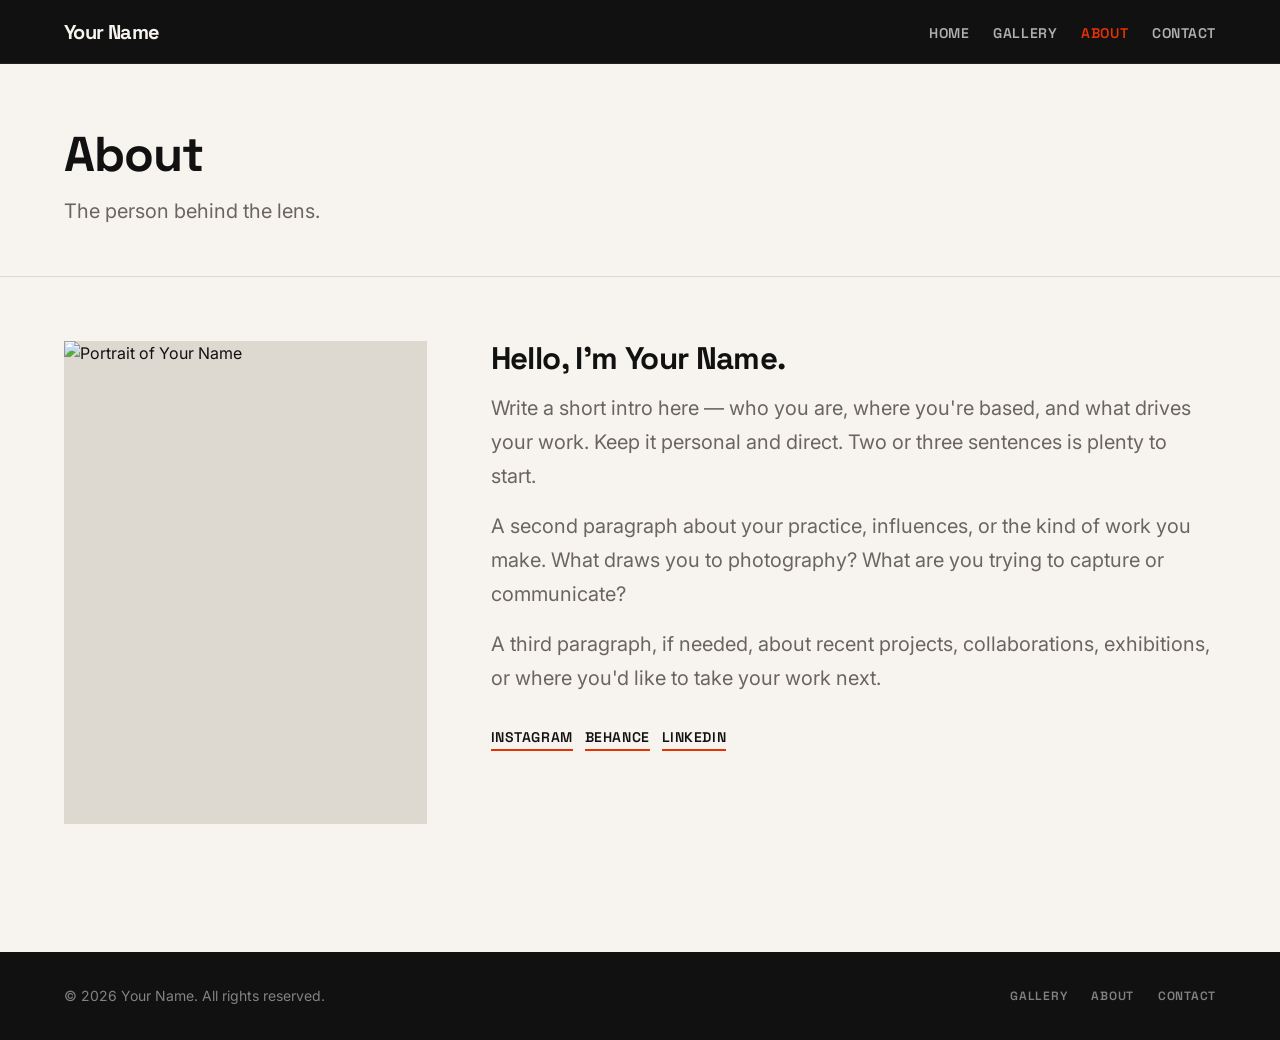
==== about.html @ a77ae247 "Add initial site scaffold: HTML, CSS, JS for creative arts portfolio Plain HTML/CSS/JS portfolio sit" ====
<!DOCTYPE html>
<html lang="en">
<head>
  <meta charset="UTF-8">
  <meta name="viewport" content="width=device-width, initial-scale=1.0">
  <meta name="description" content="About Your Name — photographer and visual artist.">
  <title>About — Your Name</title>

  <link rel="preconnect" href="https://fonts.googleapis.com">
  <link rel="preconnect" href="https://fonts.gstatic.com" crossorigin>
  <link href="https://fonts.googleapis.com/css2?family=Space+Grotesk:wght@400;600;700&family=Inter:wght@400;500&display=swap" rel="stylesheet">

  <link rel="stylesheet" href="css/reset.css">
  <link rel="stylesheet" href="css/style.css">
</head>
<body>

  <!-- ===================== HEADER ===================== -->
  <header class="site-header">
    <div class="container">
      <a href="index.html" class="logo">Your Name</a>

      <nav class="site-nav" id="site-nav" aria-label="Main navigation">
        <ul>
          <li><a href="index.html">Home</a></li>
          <li><a href="gallery.html">Gallery</a></li>
          <li><a href="about.html" class="active">About</a></li>
          <li><a href="contact.html">Contact</a></li>
        </ul>
      </nav>

      <button class="nav-toggle" id="nav-toggle"
              aria-expanded="false"
              aria-controls="site-nav"
              aria-label="Open navigation">
        <span></span><span></span><span></span>
      </button>
    </div>
  </header>

  <!-- ===================== PAGE HEADER ===================== -->
  <section class="page-header">
    <div class="container">
      <h1>About</h1>
      <p>The person behind the lens.</p>
    </div>
  </section>

  <!-- ===================== ABOUT CONTENT ===================== -->
  <main class="section">
    <div class="container">
      <div class="about-layout">

        <!-- Portrait — replace with your own photo -->
        <aside class="about-portrait">
          <img src="images/ui/portrait.jpg" alt="Portrait of Your Name" width="400" height="533">
        </aside>

        <!-- Bio text — replace with your own content -->
        <div class="about-body">
          <h2>Hello, I'm Your Name.</h2>

          <p>
            Write a short intro here — who you are, where you're based, and what
            drives your work. Keep it personal and direct. Two or three sentences
            is plenty to start.
          </p>

          <p>
            A second paragraph about your practice, influences, or the kind of
            work you make. What draws you to photography? What are you trying
            to capture or communicate?
          </p>

          <p>
            A third paragraph, if needed, about recent projects, collaborations,
            exhibitions, or where you'd like to take your work next.
          </p>

          <!-- Add your real links below -->
          <nav class="social-links" aria-label="Social and external links">
            <a href="#" rel="noopener noreferrer" target="_blank">Instagram</a>
            <a href="#" rel="noopener noreferrer" target="_blank">Behance</a>
            <a href="#" rel="noopener noreferrer" target="_blank">LinkedIn</a>
          </nav>
        </div>

      </div>
    </div>
  </main>

  <!-- ===================== FOOTER ===================== -->
  <footer class="site-footer">
    <div class="container">
      <p>&copy; 2026 Your Name. All rights reserved.</p>
      <nav aria-label="Footer navigation">
        <a href="gallery.html">Gallery</a>
        <a href="about.html">About</a>
        <a href="contact.html">Contact</a>
      </nav>
    </div>
  </footer>

  <script src="js/main.js"></script>
</body>
</html>
---- css/style.css ----
/* ============================================================
   DESIGN TOKENS
   ============================================================ */
:root {
  /* Colours */
  --color-bg:           #f7f4ef;
  --color-text:         #111111;
  --color-muted:        #6b6560;
  --color-border:       #ddd8d0;
  --color-accent:       #e63200;
  --color-accent-hover: #c02900;
  --color-dark:         #111111;
  --color-dark-text:    #f7f4ef;

  /* Typography */
  --font-heading: 'Space Grotesk', system-ui, sans-serif;
  --font-body:    'Inter', system-ui, sans-serif;

  /* Scale (major third) */
  --text-xs:   0.75rem;
  --text-sm:   0.875rem;
  --text-base: 1rem;
  --text-lg:   1.25rem;
  --text-xl:   1.563rem;
  --text-2xl:  1.953rem;
  --text-3xl:  2.441rem;
  --text-4xl:  3.052rem;
  --text-5xl:  4rem;

  /* Spacing */
  --space-1:  0.25rem;
  --space-2:  0.5rem;
  --space-3:  0.75rem;
  --space-4:  1rem;
  --space-6:  1.5rem;
  --space-8:  2rem;
  --space-12: 3rem;
  --space-16: 4rem;
  --space-24: 6rem;

  /* Layout */
  --container-max: 1200px;
  --container-pad: var(--space-6);
  --nav-height:    4rem;

  /* Easing */
  --ease-out: cubic-bezier(0.22, 1, 0.36, 1);
}


/* ============================================================
   BASE
   ============================================================ */
body {
  font-family: var(--font-body);
  font-size: var(--text-base);
  color: var(--color-text);
  background-color: var(--color-bg);
}

h1, h2, h3, h4 {
  font-family: var(--font-heading);
  font-weight: 700;
  line-height: 1.1;
  letter-spacing: -0.02em;
}

p {
  line-height: 1.7;
  color: var(--color-muted);
}

strong {
  color: var(--color-text);
  font-weight: 600;
}

a:focus-visible {
  outline: 2px solid var(--color-accent);
  outline-offset: 3px;
  border-radius: 2px;
}


/* ============================================================
   LAYOUT UTILITIES
   ============================================================ */
.container {
  max-width: var(--container-max);
  margin-inline: auto;
  padding-inline: var(--container-pad);
}

.section {
  padding-block: var(--space-16);
}

.section-title {
  font-size: var(--text-2xl);
  margin-bottom: var(--space-8);
}


/* ============================================================
   HEADER / NAV
   ============================================================ */
.site-header {
  position: sticky;
  top: 0;
  z-index: 100;
  background-color: var(--color-dark);
  color: var(--color-dark-text);
  height: var(--nav-height);
  border-bottom: 1px solid rgba(255, 255, 255, 0.07);
}

.site-header .container {
  height: 100%;
  display: flex;
  align-items: center;
  justify-content: space-between;
  gap: var(--space-4);
}

.logo {
  font-family: var(--font-heading);
  font-size: var(--text-lg);
  font-weight: 700;
  color: var(--color-dark-text);
  letter-spacing: -0.03em;
  flex-shrink: 0;
}

.logo:hover {
  color: var(--color-accent);
}

.site-nav ul {
  display: flex;
  gap: var(--space-6);
  align-items: center;
}

.site-nav a {
  font-family: var(--font-heading);
  font-size: var(--text-sm);
  font-weight: 600;
  color: rgba(247, 244, 239, 0.7);
  letter-spacing: 0.04em;
  text-transform: uppercase;
  transition: color 0.2s;
}

.site-nav a:hover,
.site-nav a.active {
  color: var(--color-accent);
}

/* Hamburger toggle */
.nav-toggle {
  display: none;
  flex-direction: column;
  gap: 5px;
  padding: var(--space-2);
  color: var(--color-dark-text);
}

.nav-toggle span {
  display: block;
  width: 22px;
  height: 2px;
  background-color: currentColor;
  transition: transform 0.25s var(--ease-out), opacity 0.2s;
}

.nav-toggle[aria-expanded="true"] span:nth-child(1) {
  transform: translateY(7px) rotate(45deg);
}
.nav-toggle[aria-expanded="true"] span:nth-child(2) {
  opacity: 0;
}
.nav-toggle[aria-expanded="true"] span:nth-child(3) {
  transform: translateY(-7px) rotate(-45deg);
}


/* ============================================================
   HERO
   ============================================================ */
.hero {
  position: relative;
  min-height: calc(100vh - var(--nav-height));
  display: flex;
  align-items: flex-end;
  overflow: hidden;
  background-color: var(--color-dark);
}

.hero-image {
  position: absolute;
  inset: 0;
}

.hero-image img {
  width: 100%;
  height: 100%;
  object-fit: cover;
  object-position: center;
  opacity: 0.65;
}

/* Fallback gradient when no hero image is loaded */
.hero-image::after {
  content: '';
  position: absolute;
  inset: 0;
  background: linear-gradient(
    to top,
    rgba(0, 0, 0, 0.85) 0%,
    rgba(0, 0, 0, 0.3) 50%,
    transparent 100%
  );
}

.hero-text {
  position: relative;
  z-index: 1;
  padding: var(--space-16) var(--container-pad);
  width: 100%;
  max-width: var(--container-max);
  margin-inline: auto;
}

.hero-text h1 {
  font-size: clamp(var(--text-3xl), 7vw, var(--text-5xl));
  color: #fff;
  margin-bottom: var(--space-4);
  text-wrap: balance;
}

.hero-sub {
  font-size: var(--text-lg);
  color: rgba(255, 255, 255, 0.75);
  margin-bottom: var(--space-8);
}

.hero-sub strong {
  color: #fff;
}


/* ============================================================
   BUTTONS
   ============================================================ */
.btn {
  display: inline-block;
  padding: var(--space-3) var(--space-6);
  font-family: var(--font-heading);
  font-size: var(--text-sm);
  font-weight: 700;
  letter-spacing: 0.04em;
  text-transform: uppercase;
  border-radius: 2px;
  transition: background-color 0.2s, color 0.2s, transform 0.15s;
}

.btn:active {
  transform: translateY(1px);
}

.btn--primary {
  background-color: var(--color-accent);
  color: #fff;
}

.btn--primary:hover {
  background-color: var(--color-accent-hover);
}

.btn--outline {
  border: 2px solid var(--color-text);
  color: var(--color-text);
}

.btn--outline:hover {
  background-color: var(--color-text);
  color: var(--color-bg);
}


/* ============================================================
   FEATURED GRID (homepage)
   ============================================================ */
.featured-grid {
  display: grid;
  grid-template-columns: repeat(3, 1fr);
  gap: var(--space-4);
}

.featured-item {
  position: relative;
  display: block;
  overflow: hidden;
  aspect-ratio: 3 / 4;
  background-color: var(--color-border);
}

.featured-item img {
  width: 100%;
  height: 100%;
  object-fit: cover;
  transition: transform 0.5s var(--ease-out);
}

.featured-item:hover img {
  transform: scale(1.04);
}

.featured-label {
  position: absolute;
  bottom: var(--space-4);
  left: var(--space-4);
  font-family: var(--font-heading);
  font-size: var(--text-sm);
  font-weight: 600;
  color: #fff;
  text-shadow: 0 1px 4px rgba(0, 0, 0, 0.5);
  letter-spacing: 0.03em;
  text-transform: uppercase;
}


/* ============================================================
   PAGE HEADER (inner pages)
   ============================================================ */
.page-header {
  padding-block: var(--space-16) var(--space-12);
  border-bottom: 1px solid var(--color-border);
}

.page-header h1 {
  font-size: var(--text-4xl);
  margin-bottom: var(--space-3);
}

.page-header p {
  font-size: var(--text-lg);
  max-width: 48ch;
}


/* ============================================================
   GALLERY GRID
   ============================================================ */
.gallery-grid {
  display: grid;
  grid-template-columns: repeat(3, 1fr);
  gap: var(--space-3);
}

.gallery-item {
  display: block;
  position: relative;
  overflow: hidden;
  aspect-ratio: 1;
  background-color: var(--color-border);
  cursor: pointer;
}

.gallery-item img {
  width: 100%;
  height: 100%;
  object-fit: cover;
  transition: transform 0.4s var(--ease-out), opacity 0.3s;
}

.gallery-item:hover img {
  transform: scale(1.05);
  opacity: 0.85;
}

.gallery-item:focus-visible {
  outline: 3px solid var(--color-accent);
  outline-offset: 0;
}

/* Wide items — add class="gallery-item--wide" to span 2 columns */
.gallery-item--wide {
  grid-column: span 2;
  aspect-ratio: 2;
}


/* ============================================================
   LIGHTBOX
   ============================================================ */
.lightbox {
  position: fixed;
  inset: 0;
  z-index: 200;
  background-color: rgba(0, 0, 0, 0.95);
  display: flex;
  align-items: center;
  justify-content: center;
  padding: var(--space-8);
}

.lightbox[hidden] {
  display: none;
}

.lightbox-figure {
  max-width: 90vw;
  max-height: 90vh;
  display: flex;
  flex-direction: column;
  align-items: center;
  gap: var(--space-4);
}

.lightbox-figure img {
  max-width: 90vw;
  max-height: 80vh;
  object-fit: contain;
}

.lightbox-figure figcaption {
  font-family: var(--font-heading);
  font-size: var(--text-sm);
  color: rgba(255, 255, 255, 0.6);
  letter-spacing: 0.05em;
  text-transform: uppercase;
}

.lightbox-close,
.lightbox-prev,
.lightbox-next {
  position: fixed;
  color: #fff;
  font-size: var(--text-2xl);
  line-height: 1;
  padding: var(--space-3);
  opacity: 0.7;
  transition: opacity 0.2s;
}

.lightbox-close:hover,
.lightbox-prev:hover,
.lightbox-next:hover {
  opacity: 1;
}

.lightbox-close {
  top: var(--space-4);
  right: var(--space-4);
  font-size: var(--text-3xl);
}

.lightbox-prev {
  left: var(--space-4);
  top: 50%;
  transform: translateY(-50%);
}

.lightbox-next {
  right: var(--space-4);
  top: 50%;
  transform: translateY(-50%);
}

/* Prevent body scroll when lightbox is open */
body.lightbox-open {
  overflow: hidden;
}


/* ============================================================
   ABOUT PAGE
   ============================================================ */
.about-layout {
  display: grid;
  grid-template-columns: 1fr 2fr;
  gap: var(--space-16);
  align-items: start;
}

.about-portrait {
  position: sticky;
  top: calc(var(--nav-height) + var(--space-8));
}

.about-portrait img {
  width: 100%;
  aspect-ratio: 3 / 4;
  object-fit: cover;
  background-color: var(--color-border);
}

.about-body h2 {
  font-size: var(--text-2xl);
  margin-bottom: var(--space-4);
}

.about-body p + p {
  margin-top: var(--space-4);
}

.about-body p {
  font-size: var(--text-lg);
}

.social-links {
  display: flex;
  flex-wrap: wrap;
  gap: var(--space-3);
  margin-top: var(--space-8);
}

.social-links a {
  font-family: var(--font-heading);
  font-size: var(--text-sm);
  font-weight: 600;
  letter-spacing: 0.04em;
  text-transform: uppercase;
  color: var(--color-text);
  border-bottom: 2px solid var(--color-accent);
  padding-bottom: 1px;
  transition: color 0.2s;
}

.social-links a:hover {
  color: var(--color-accent);
}


/* ============================================================
   CONTACT PAGE
   ============================================================ */
.contact-layout {
  display: grid;
  grid-template-columns: 1fr 2fr;
  gap: var(--space-16);
  align-items: start;
}

.contact-intro h2 {
  font-size: var(--text-2xl);
  margin-bottom: var(--space-4);
}

.contact-intro p {
  font-size: var(--text-base);
}

.contact-form {
  display: flex;
  flex-direction: column;
  gap: var(--space-6);
}

.form-field {
  display: flex;
  flex-direction: column;
  gap: var(--space-2);
}

.form-field label {
  font-family: var(--font-heading);
  font-size: var(--text-sm);
  font-weight: 600;
  letter-spacing: 0.04em;
  text-transform: uppercase;
  color: var(--color-text);
}

.form-field input,
.form-field textarea {
  border: 1px solid var(--color-border);
  border-radius: 2px;
  padding: var(--space-3) var(--space-4);
  font-size: var(--text-base);
  background-color: #fff;
  color: var(--color-text);
  transition: border-color 0.2s, box-shadow 0.2s;
  width: 100%;
}

.form-field input:focus,
.form-field textarea:focus {
  outline: none;
  border-color: var(--color-accent);
  box-shadow: 0 0 0 3px rgba(230, 50, 0, 0.12);
}

.form-field textarea {
  resize: vertical;
  min-height: 160px;
}

.form-status {
  font-size: var(--text-sm);
  color: var(--color-muted);
  margin-top: var(--space-2);
}


/* ============================================================
   FOOTER
   ============================================================ */
.site-footer {
  background-color: var(--color-dark);
  color: var(--color-dark-text);
  padding-block: var(--space-8);
  margin-top: var(--space-16);
}

.site-footer .container {
  display: flex;
  justify-content: space-between;
  align-items: center;
  gap: var(--space-4);
  flex-wrap: wrap;
}

.site-footer p {
  font-size: var(--text-sm);
  color: rgba(247, 244, 239, 0.5);
}

.site-footer nav {
  display: flex;
  gap: var(--space-6);
}

.site-footer nav a {
  font-family: var(--font-heading);
  font-size: var(--text-xs);
  font-weight: 600;
  letter-spacing: 0.06em;
  text-transform: uppercase;
  color: rgba(247, 244, 239, 0.5);
  transition: color 0.2s;
}

.site-footer nav a:hover {
  color: var(--color-accent);
}


/* ============================================================
   RESPONSIVE — TABLET (≤900px)
   ============================================================ */
@media (max-width: 900px) {
  .featured-grid {
    grid-template-columns: repeat(2, 1fr);
  }

  .gallery-grid {
    grid-template-columns: repeat(2, 1fr);
  }

  .gallery-item--wide {
    grid-column: span 1;
    aspect-ratio: 1;
  }

  .about-layout,
  .contact-layout {
    grid-template-columns: 1fr;
  }

  .about-portrait {
    position: static;
    max-width: 280px;
  }
}


/* ============================================================
   RESPONSIVE — MOBILE (≤600px)
   ============================================================ */
@media (max-width: 600px) {
  :root {
    --container-pad: var(--space-4);
  }

  /* Mobile nav */
  .nav-toggle {
    display: flex;
  }

  .site-nav {
    position: absolute;
    top: var(--nav-height);
    left: 0;
    right: 0;
    background-color: var(--color-dark);
    border-top: 1px solid rgba(255, 255, 255, 0.08);
    padding: var(--space-4) var(--container-pad);
    /* Hidden by default */
    clip-path: inset(0 0 100% 0);
    transition: clip-path 0.3s var(--ease-out);
    pointer-events: none;
  }

  .site-nav.is-open {
    clip-path: inset(0 0 0 0);
    pointer-events: auto;
  }

  .site-nav ul {
    flex-direction: column;
    align-items: flex-start;
    gap: var(--space-4);
  }

  .site-nav a {
    font-size: var(--text-base);
  }

  /* Hero */
  .hero-text h1 {
    font-size: var(--text-3xl);
  }

  /* Grids */
  .featured-grid {
    grid-template-columns: 1fr;
  }

  .featured-item {
    aspect-ratio: 16 / 9;
  }

  .gallery-grid {
    grid-template-columns: repeat(2, 1fr);
    gap: var(--space-2);
  }

  /* Pages */
  .page-header h1 {
    font-size: var(--text-3xl);
  }

  .section {
    padding-block: var(--space-12);
  }

  /* Footer */
  .site-footer .container {
    flex-direction: column;
    align-items: flex-start;
  }
}
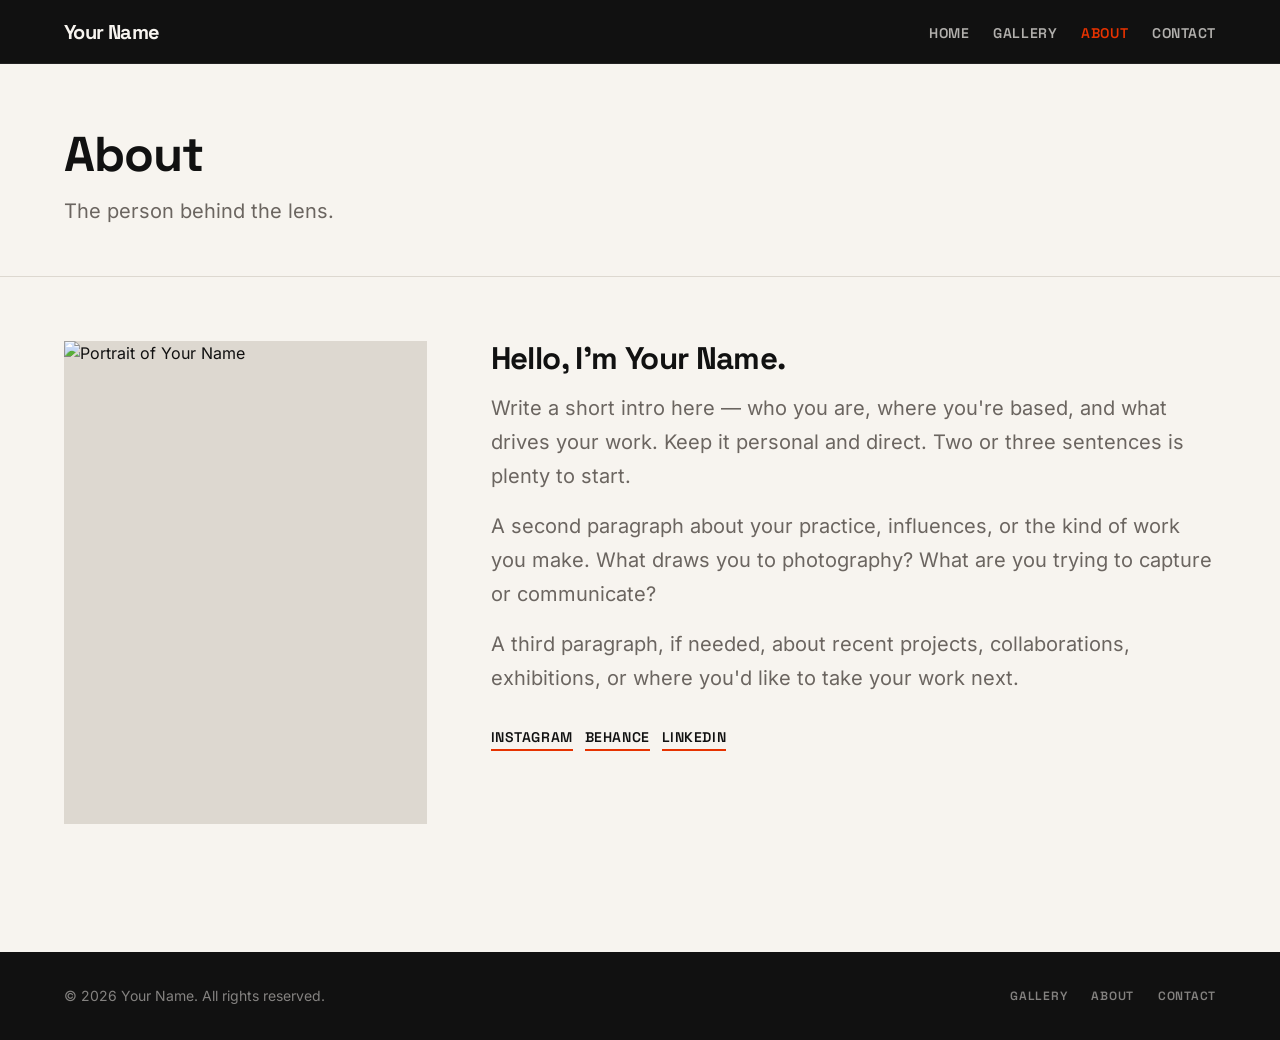
==== commit 02c58e0f: "Add security headers, self-hosted fonts, remove Google Fonts CDN - _headers: X-Content-Type-Options," ====
--- a/about.html
+++ b/about.html
@@ -6,9 +6,7 @@
   <meta name="description" content="About Your Name — photographer and visual artist.">
   <title>About — Your Name</title>
 
-  <link rel="preconnect" href="https://fonts.googleapis.com">
-  <link rel="preconnect" href="https://fonts.gstatic.com" crossorigin>
-  <link href="https://fonts.googleapis.com/css2?family=Space+Grotesk:wght@400;600;700&family=Inter:wght@400;500&display=swap" rel="stylesheet">
+  <link rel="stylesheet" href="css/fonts.css">
 
   <link rel="stylesheet" href="css/reset.css">
   <link rel="stylesheet" href="css/style.css">
--- a/css/fonts.css
+++ b/css/fonts.css
@@ -0,0 +1,111 @@
+/* Self-hosted fonts — no external requests, GDPR-friendly */
+
+/* Inter 400 */
+@font-face {
+  font-family: 'Inter';
+  font-style: normal;
+  font-weight: 400;
+  font-display: swap;
+  src: url('../fonts/inter-latin-ext.woff2') format('woff2');
+  unicode-range: U+0100-02BA, U+02BD-02C5, U+02C7-02CC, U+02CE-02D7, U+02DD-02FF,
+                 U+0304, U+0308, U+0329, U+1D00-1DBF, U+1E00-1E9F, U+1EF2-1EFF,
+                 U+2020, U+20A0-20AB, U+20AD-20C0, U+2113, U+2C60-2C7F, U+A720-A7FF;
+}
+@font-face {
+  font-family: 'Inter';
+  font-style: normal;
+  font-weight: 400;
+  font-display: swap;
+  src: url('../fonts/inter-latin.woff2') format('woff2');
+  unicode-range: U+0000-00FF, U+0131, U+0152-0153, U+02BB-02BC, U+02C6, U+02DA,
+                 U+02DC, U+0304, U+0308, U+0329, U+2000-206F, U+20AC, U+2122,
+                 U+2191, U+2193, U+2212, U+2215, U+FEFF, U+FFFD;
+}
+
+/* Inter 500 */
+@font-face {
+  font-family: 'Inter';
+  font-style: normal;
+  font-weight: 500;
+  font-display: swap;
+  src: url('../fonts/inter-latin-ext.woff2') format('woff2');
+  unicode-range: U+0100-02BA, U+02BD-02C5, U+02C7-02CC, U+02CE-02D7, U+02DD-02FF,
+                 U+0304, U+0308, U+0329, U+1D00-1DBF, U+1E00-1E9F, U+1EF2-1EFF,
+                 U+2020, U+20A0-20AB, U+20AD-20C0, U+2113, U+2C60-2C7F, U+A720-A7FF;
+}
+@font-face {
+  font-family: 'Inter';
+  font-style: normal;
+  font-weight: 500;
+  font-display: swap;
+  src: url('../fonts/inter-latin.woff2') format('woff2');
+  unicode-range: U+0000-00FF, U+0131, U+0152-0153, U+02BB-02BC, U+02C6, U+02DA,
+                 U+02DC, U+0304, U+0308, U+0329, U+2000-206F, U+20AC, U+2122,
+                 U+2191, U+2193, U+2212, U+2215, U+FEFF, U+FFFD;
+}
+
+/* Space Grotesk 400 */
+@font-face {
+  font-family: 'Space Grotesk';
+  font-style: normal;
+  font-weight: 400;
+  font-display: swap;
+  src: url('../fonts/space-grotesk-latin-ext.woff2') format('woff2');
+  unicode-range: U+0100-02BA, U+02BD-02C5, U+02C7-02CC, U+02CE-02D7, U+02DD-02FF,
+                 U+0304, U+0308, U+0329, U+1D00-1DBF, U+1E00-1E9F, U+1EF2-1EFF,
+                 U+2020, U+20A0-20AB, U+20AD-20C0, U+2113, U+2C60-2C7F, U+A720-A7FF;
+}
+@font-face {
+  font-family: 'Space Grotesk';
+  font-style: normal;
+  font-weight: 400;
+  font-display: swap;
+  src: url('../fonts/space-grotesk-latin.woff2') format('woff2');
+  unicode-range: U+0000-00FF, U+0131, U+0152-0153, U+02BB-02BC, U+02C6, U+02DA,
+                 U+02DC, U+0304, U+0308, U+0329, U+2000-206F, U+20AC, U+2122,
+                 U+2191, U+2193, U+2212, U+2215, U+FEFF, U+FFFD;
+}
+
+/* Space Grotesk 600 */
+@font-face {
+  font-family: 'Space Grotesk';
+  font-style: normal;
+  font-weight: 600;
+  font-display: swap;
+  src: url('../fonts/space-grotesk-latin-ext.woff2') format('woff2');
+  unicode-range: U+0100-02BA, U+02BD-02C5, U+02C7-02CC, U+02CE-02D7, U+02DD-02FF,
+                 U+0304, U+0308, U+0329, U+1D00-1DBF, U+1E00-1E9F, U+1EF2-1EFF,
+                 U+2020, U+20A0-20AB, U+20AD-20C0, U+2113, U+2C60-2C7F, U+A720-A7FF;
+}
+@font-face {
+  font-family: 'Space Grotesk';
+  font-style: normal;
+  font-weight: 600;
+  font-display: swap;
+  src: url('../fonts/space-grotesk-latin.woff2') format('woff2');
+  unicode-range: U+0000-00FF, U+0131, U+0152-0153, U+02BB-02BC, U+02C6, U+02DA,
+                 U+02DC, U+0304, U+0308, U+0329, U+2000-206F, U+20AC, U+2122,
+                 U+2191, U+2193, U+2212, U+2215, U+FEFF, U+FFFD;
+}
+
+/* Space Grotesk 700 */
+@font-face {
+  font-family: 'Space Grotesk';
+  font-style: normal;
+  font-weight: 700;
+  font-display: swap;
+  src: url('../fonts/space-grotesk-latin-ext.woff2') format('woff2');
+  unicode-range: U+0100-02BA, U+02BD-02C5, U+02C7-02CC, U+02CE-02D7, U+02DD-02FF,
+                 U+0304, U+0308, U+0329, U+1D00-1DBF, U+1E00-1E9F, U+1EF2-1EFF,
+                 U+2020, U+20A0-20AB, U+20AD-20C0, U+2113, U+2C60-2C7F, U+A720-A7FF;
+}
+@font-face {
+  font-family: 'Space Grotesk';
+  font-style: normal;
+  font-weight: 700;
+  font-display: swap;
+  src: url('../fonts/space-grotesk-latin.woff2') format('woff2');
+  unicode-range: U+0000-00FF, U+0131, U+0152-0153, U+02BB-02BC, U+02C6, U+02DA,
+                 U+02DC, U+0304, U+0308, U+0329, U+2000-206F, U+20AC, U+2122,
+                 U+2191, U+2193, U+2212, U+2215, U+FEFF, U+FFFD;
+}
